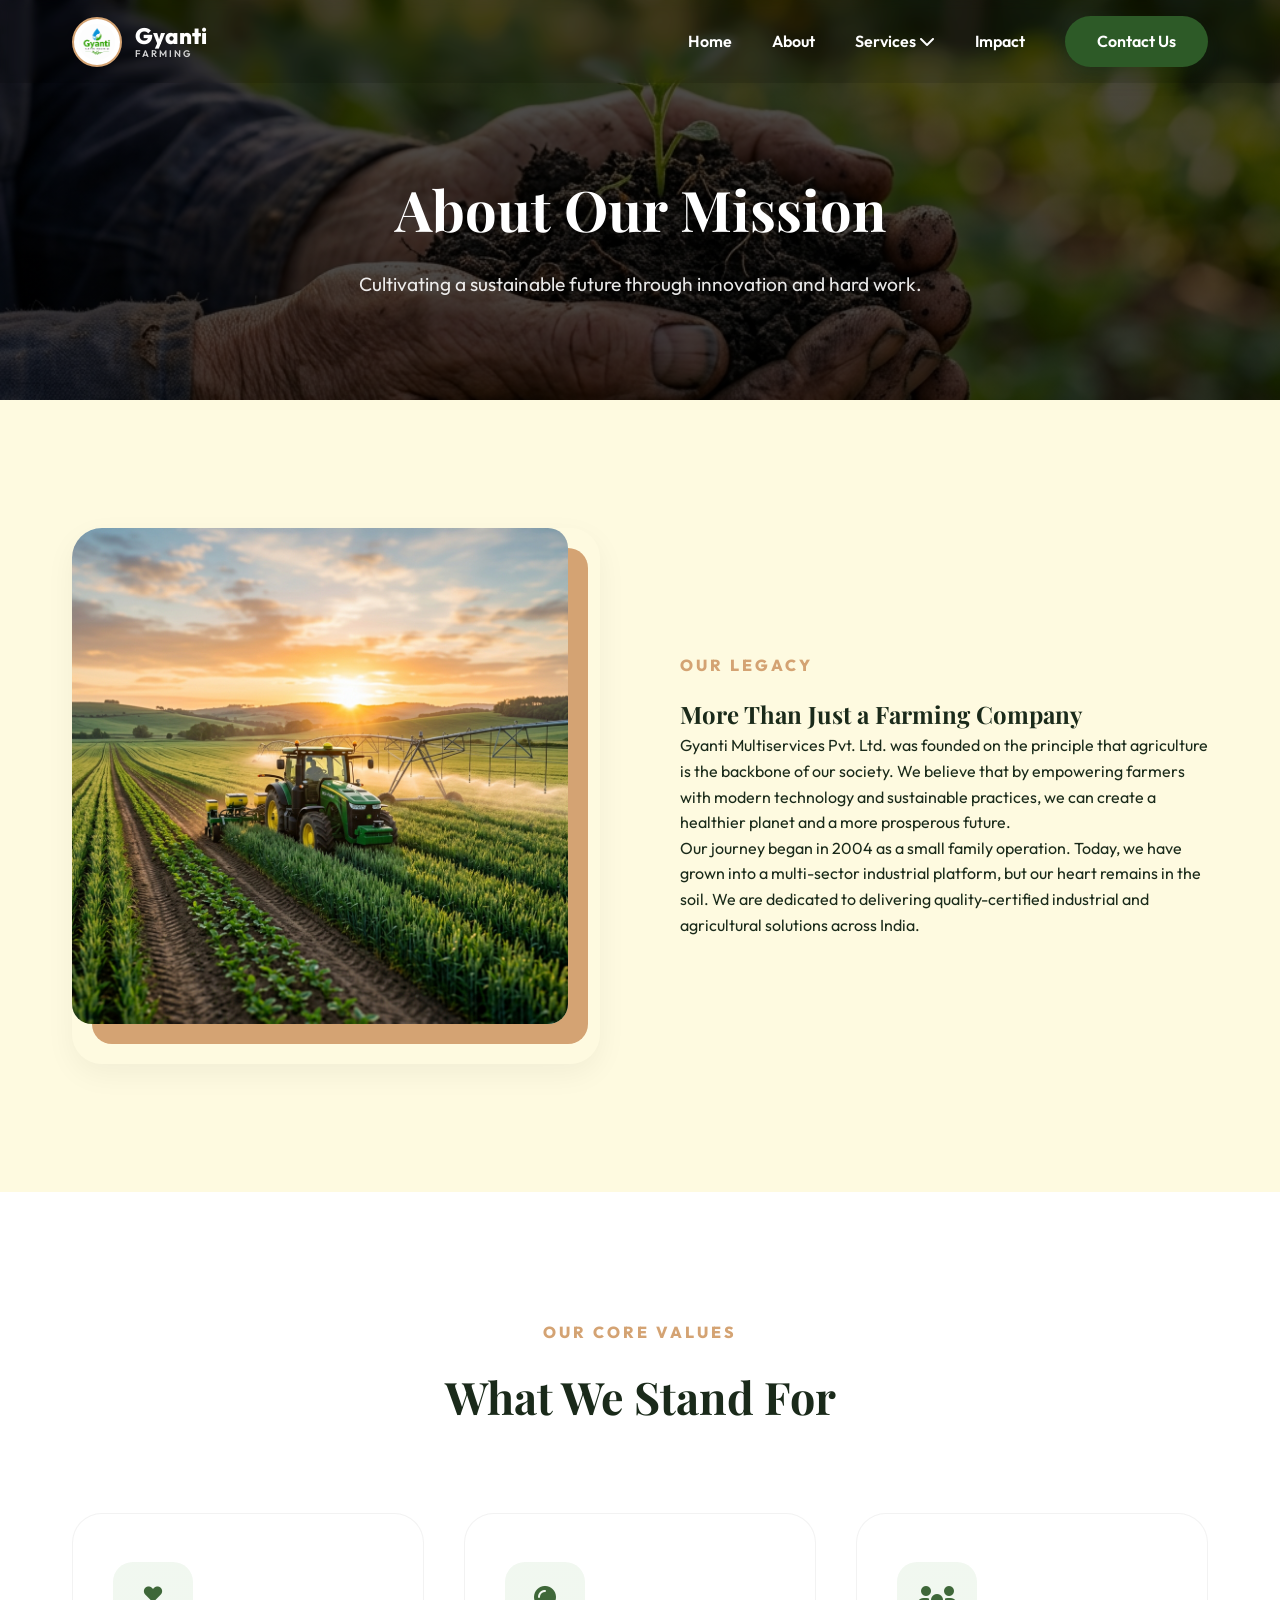
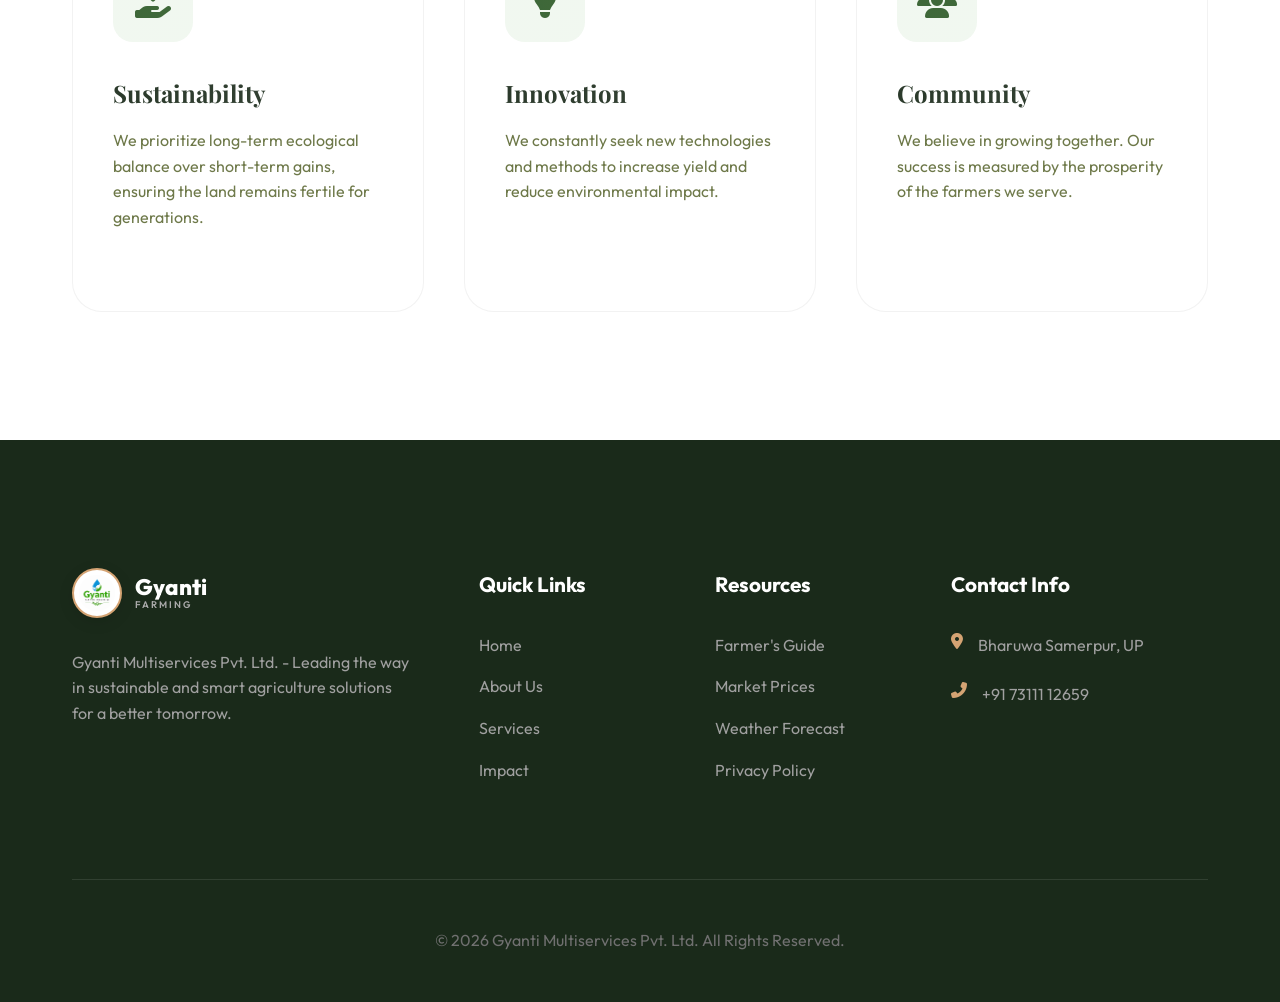
==== about.html @ 92ed8502 "u" ====
<!DOCTYPE html>
<html lang="en">

<head>
    <meta charset="UTF-8">
    <meta name="viewport" content="width=device-width, initial-scale=1.0">
    <title>About Us | Gyanti Multiservices</title>
    <link rel="preconnect" href="https://fonts.googleapis.com">
    <link rel="preconnect" href="https://fonts.gstatic.com" crossorigin>
    <link
        href="https://fonts.googleapis.com/css2?family=Outfit:wght@300;400;600;800&family=Playfair+Display:wght@700&display=swap"
        rel="stylesheet">
    <link rel="stylesheet" href="style.css">
    <link rel="stylesheet" href="https://cdnjs.cloudflare.com/ajax/libs/font-awesome/6.4.0/css/all.min.css">
</head>

<body>
    <!-- Navigation -->
    <nav id="main-nav" class="scrolled">
        <div class="container">
            <a href="index.html" class="logo">
                <img src="images/gyanti_official_logo.png" alt="Gyanti Farming" class="logo-img">
                <div class="logo-text">
                    <span class="brand-name">Gyanti</span>
                    <span class="brand-tagline">Farming</span>
                </div>
            </a>
            <ul class="nav-links">
                <li><a href="index.html#home">Home</a></li>
                <li><a href="about.html">About</a></li>
                <li class="dropdown">
                    <a href="services.html">Services <i class="fas fa-chevron-down"></i></a>
                    <ul class="dropdown-menu">
                        <li><a href="cow-farming.html">Cow Farming</a></li>
                        <li><a href="goat-farming.html">Goat Farming</a></li>
                        <li><a href="poultry-farming.html">Poultry Farming</a></li>
                        <li><a href="beekeeping.html">Beekeeping</a></li>
                        <li><a href="fish-farming.html">Fish Farming</a></li>
                    </ul>
                </li>
                <li><a href="impact.html">Impact</a></li>
                <li><a href="contact.html" class="btn-primary">Contact Us</a></li>
            </ul>
            <div class="menu-toggle">
                <i class="fas fa-bars"></i>
            </div>
        </div>
    </nav>

    <!-- Page Header -->
    <section class="page-header"
        style="background: linear-gradient(rgba(0,0,0,0.7), rgba(0,0,0,0.7)), url('images/about_farming_image_1778760561226.png') center/cover;">
        <div class="container">
            <h1>About Our Mission</h1>
            <p>Cultivating a sustainable future through innovation and hard work.</p>
        </div>
    </section>

    <!-- About Detail Section -->
    <section class="content-section">
        <div class="container">
            <div class="about-grid">
                <div class="about-image" data-reveal="left">
                    <div class="img-wrapper">
                        <img src="images/farming_hero_image_1778760478639.png" alt="Our Heritage">
                    </div>
                </div>
                <div class="about-text" data-reveal="right">
                    <span class="section-badge">Our Legacy</span>
                    <h2>More Than Just a Farming Company</h2>
                    <p>Gyanti Multiservices Pvt. Ltd. was founded on the principle that agriculture is the backbone of
                        our society. We believe that by empowering farmers with modern technology and sustainable
                        practices, we can create a healthier planet and a more prosperous future.</p>
                    <p>Our journey began in 2004 as a small family operation. Today, we have grown into a multi-sector
                        industrial platform, but our heart remains in the soil. We are dedicated to delivering
                        quality-certified industrial and agricultural solutions across India.</p>
                </div>
            </div>
        </div>
    </section>

    <!-- Values Section -->
    <section class="services" style="background: white;">
        <div class="container">
            <div class="section-header">
                <span class="section-badge">Our Core Values</span>
                <h2>What We Stand For</h2>
            </div>
            <div class="services-grid">
                <div class="service-card" data-reveal="bottom">
                    <div class="icon-box"><i class="fas fa-hand-holding-heart"></i></div>
                    <h3>Sustainability</h3>
                    <p>We prioritize long-term ecological balance over short-term gains, ensuring the land remains
                        fertile for generations.</p>
                </div>
                <div class="service-card" data-reveal="bottom" data-delay="100">
                    <div class="icon-box"><i class="fas fa-lightbulb"></i></div>
                    <h3>Innovation</h3>
                    <p>We constantly seek new technologies and methods to increase yield and reduce environmental
                        impact.</p>
                </div>
                <div class="service-card" data-reveal="bottom" data-delay="200">
                    <div class="icon-box"><i class="fas fa-users"></i></div>
                    <h3>Community</h3>
                    <p>We believe in growing together. Our success is measured by the prosperity of the farmers we
                        serve.</p>
                </div>
            </div>
        </div>
    </section>

    <!-- Footer -->
    <footer>
        <div class="container">
            <div class="footer-grid">
                <div class="footer-info">
                    <a href="index.html" class="logo" style="margin-bottom: 2rem;">
                        <img src="images/gyanti_official_logo.png" alt="Gyanti Farming" class="logo-img">
                        <div class="logo-text">
                            <span class="brand-name" style="color: white;">Gyanti</span>
                            <span class="brand-tagline" style="color: #aaa;">Farming</span>
                        </div>
                    </a>
                    <p>Gyanti Multiservices Pvt. Ltd. - Leading the way in sustainable and smart agriculture solutions
                        for a better tomorrow.</p>
                </div>
                <div class="footer-links">
                    <h4>Quick Links</h4>
                    <ul>
                        <li><a href="index.html">Home</a></li>
                        <li><a href="about.html">About Us</a></li>
                        <li><a href="services.html">Services</a></li>
                        <li><a href="impact.html">Impact</a></li>
                    </ul>
                </div>
                <div class="footer-links">
                    <h4>Resources</h4>
                    <ul>
                        <li><a href="farmers-guide.html">Farmer's Guide</a></li>
                        <li><a href="market-prices.html">Market Prices</a></li>
                        <li><a href="weather-forecast.html">Weather Forecast</a></li>
                        <li><a href="privacy-policy.html">Privacy Policy</a></li>
                    </ul>
                </div>
                <div class="footer-contact">
                    <h4>Contact Info</h4>
                    <ul>
                        <li><i class="fas fa-map-marker-alt"></i> Bharuwa Samerpur, UP</li>
                        <li><i class="fas fa-phone-alt"></i> +91 73111 12659</li>
                    </ul>
                </div>
            </div>
            <div class="footer-bottom">
                <p>&copy; 2026 Gyanti Multiservices Pvt. Ltd. All Rights Reserved.</p>
            </div>
        </div>
    </footer>

    <script src="script.js"></script>
</body>

</html>
---- style.css ----
:root {
    --primary: #2d5a27;
    --secondary: #d4a373;
    /* Wheat Gold */
    --accent: #bc6c25;
    /* Terracotta */
    --bg-light: #fefae0;
    --bg-white: #ffffff;
    --text-dark: #1a2a1a;
    --text-muted: #606c38;
    --text-light: #fefae0;
    /* Creamy White */
    --glass: rgba(255, 255, 255, 0.8);
    --glass-border: rgba(255, 255, 255, 0.3);
    --transition: all 0.4s cubic-bezier(0.4, 0, 0.2, 1);
    --shadow: 0 10px 30px rgba(0, 0, 0, 0.05);
    --container-width: 1200px;
}

.section-shape {
    position: absolute;
    bottom: 0;
    left: 0;
    width: 100%;
    overflow: hidden;
    line-height: 0;
}

.section-shape svg {
    position: relative;
    display: block;
    width: calc(100% + 1.3px);
    height: 60px;
}

.section-shape .shape-fill {
    fill: #ffffff;
}

* {
    margin: 0;
    padding: 0;
    box-sizing: border-box;
}



html {
    scroll-behavior: smooth;
}

body {
    font-family: 'Outfit', sans-serif;
    background-color: var(--bg-light);
    color: var(--text-dark);
    line-height: 1.6;
    overflow-x: hidden;
}

/* --- Custom Scrollbar --- */
::-webkit-scrollbar {
    width: 10px;
}

::-webkit-scrollbar-track {
    background: var(--bg-light);
}

::-webkit-scrollbar-thumb {
    background: var(--primary);
    border-radius: 5px;
}

::-webkit-scrollbar-thumb:hover {
    background: var(--accent);
}

/* --- Scroll Progress Bar --- */
#scroll-progress {
    position: fixed;
    top: 0;
    left: 0;
    width: 0%;
    height: 4px;
    background: linear-gradient(to right, var(--secondary), var(--accent));
    z-index: 9999;
    transition: width 0.1s ease-out;
}

h1,
h2,
h3 {
    font-family: 'Playfair Display', serif;
    font-weight: 700;
}

ul {
    list-style: none;
}

a {
    text-decoration: none;
    color: inherit;
    transition: var(--transition);
}

.container {
    max-width: var(--container-width);
    margin: 0 auto;
    padding: 0 2rem;
}

/* --- Navigation --- */
#main-nav {
    position: fixed;
    top: 0;
    left: 0;
    width: 100%;
    z-index: 1000;
    padding: 1rem 0;
    transition: var(--transition);
    background: rgba(0, 0, 0, 0.1);
    backdrop-filter: blur(5px);
}

#main-nav.scrolled {
    background: rgba(255, 255, 255, 0.95);
    backdrop-filter: blur(10px);
    padding: 0.8rem 0;
    box-shadow: 0 5px 20px rgba(0, 0, 0, 0.1);
}

#main-nav .container {
    display: flex;
    justify-content: space-between;
    align-items: center;
}

.logo {
    display: flex;
    align-items: center;
    gap: 0.8rem;
    text-decoration: none;
}

.logo-img {
    height: 50px;
    width: 50px;
    object-fit: contain;
    background: white;
    border-radius: 50%;
    padding: 5px;
    box-shadow: 0 4px 15px rgba(0,0,0,0.1);
    transition: var(--transition);
    border: 2px solid var(--secondary);
}

.logo:hover .logo-img {
    transform: scale(1.1);
    border-color: var(--primary);
}

.logo-text {
    display: flex;
    flex-direction: column;
    line-height: 1;
}

.logo-text .brand-name {
    font-size: 1.4rem;
    font-weight: 800;
    color: white;
    margin: 0;
}

.logo-text .brand-tagline {
    font-size: 0.6rem;
    font-weight: 600;
    letter-spacing: 2px;
    color: rgba(255,255,255,0.8);
    text-transform: uppercase;
    margin-top: 2px;
}

#main-nav.scrolled .logo-text .brand-name {
    color: var(--primary);
}

#main-nav.scrolled .logo-text .brand-tagline {
    color: var(--text-dark);
}

.nav-links {
    display: flex;
    align-items: center;
    gap: 2.5rem;
}

.nav-links a {
    font-weight: 600;
    color: white;
    font-size: 1rem;
    position: relative;
}

#main-nav.scrolled .nav-links a {
    color: var(--text-dark);
}

.nav-links a::after {
    content: '';
    position: absolute;
    bottom: -5px;
    left: 0;
    width: 0;
    height: 2px;
    background: var(--secondary);
    transition: var(--transition);
}

.nav-links a:hover::after {
    width: 100%;
}

.menu-toggle {
    display: none;
    font-size: 1.5rem;
    cursor: pointer;
    color: white;
}

#main-nav.scrolled .menu-toggle {
    color: var(--text-dark);
}

/* Dropdown Styles */
.dropdown {
    position: relative;
}

.dropdown-menu {
    position: absolute;
    top: 100%;
    left: 0;
    background: white;
    min-width: 200px;
    box-shadow: 0 10px 30px rgba(0, 0, 0, 0.1);
    border-radius: 10px;
    padding: 1rem 0;
    display: none;
    z-index: 1000;
    margin-top: 10px;
    border-top: 3px solid var(--secondary);
}

.dropdown:hover .dropdown-menu,
.dropdown.active .dropdown-menu {
    display: block;
    animation: fadeIn 0.3s ease;
}

.dropdown-menu li a {
    padding: 0.8rem 1.5rem;
    display: block;
    color: var(--text-dark);
    font-size: 0.9rem;
    font-weight: 500;
}

.dropdown-menu li a:hover {
    background: #f0f7ef;
    color: var(--primary);
}

.dropdown-menu li a::after {
    display: none;
}

@keyframes fadeIn {
    from {
        opacity: 0;
        transform: translateY(10px);
    }

    to {
        opacity: 1;
        transform: translateY(0);
    }
}

/* Page Header for Sub-pages */
.page-header {
    height: 40vh;
    display: flex;
    align-items: center;
    color: white;
    text-align: center;
    padding-top: 80px;
}

.page-header h1 {
    font-size: 3.5rem;
    margin-bottom: 1rem;
}

.page-header p {
    font-size: 1.2rem;
    opacity: 0.9;
}

/* Content Section */
.content-section {
    padding: 8rem 0;
}

.content-grid {
    display: grid;
    grid-template-columns: 2fr 1fr;
    gap: 4rem;
}

.main-text h2 {
    font-size: 2.5rem;
    margin-bottom: 2rem;
}

.main-text p {
    margin-bottom: 1.5rem;
    color: var(--text-muted);
    font-size: 1.1rem;
}

.check-list {
    margin: 2rem 0;
}

.check-list li {
    display: flex;
    align-items: center;
    gap: 15px;
    margin-bottom: 1rem;
    font-weight: 600;
}

.check-list i {
    color: var(--secondary);
}

.info-card {
    background: white;
    padding: 2rem;
    border-radius: 20px;
    margin-bottom: 2rem;
    box-shadow: var(--shadow);
    text-align: center;
}

.info-card i {
    font-size: 2.5rem;
    color: var(--primary);
    margin-bottom: 1.5rem;
}

.info-card h4 {
    font-size: 1.3rem;
    margin-bottom: 0.5rem;
}

@media (max-width: 768px) {
    .content-grid {
        grid-template-columns: 1fr;
    }
}

.btn-primary {
    background: var(--primary);
    color: white !important;
    padding: 0.8rem 2rem;
    border-radius: 50px;
    display: inline-block;
}

.btn-primary:hover {
    background: var(--secondary);
    transform: translateY(-3px);
    box-shadow: 0 5px 15px rgba(118, 185, 71, 0.4);
}

/* --- Live Ticker --- */
.ticker-wrap {
    width: 100%;
    background: var(--text-dark);
    color: white;
    padding: 12px 0;
    overflow: hidden;
    position: relative;
    z-index: 1001;
    border-bottom: 2px solid var(--secondary);
}

.ticker {
    display: flex;
    white-space: nowrap;
    animation: ticker 30s linear infinite;
}

.ticker-item {
    padding: 0 4rem;
    font-size: 0.9rem;
    font-weight: 600;
    letter-spacing: 1px;
}

.ticker-item .up {
    color: #2ecc71;
}

.ticker-item .down {
    color: #e74c3c;
}

@keyframes ticker {
    0% {
        transform: translateX(0);
    }

    100% {
        transform: translateX(-100%);
    }
}

/* --- Hero Section --- */
.hero {
    min-height: 100vh;
    display: flex;
    align-items: center;
    background: url('file:///C:/Users/new/.gemini/antigravity/brain/af3a04c6-f444-45d9-a9dc-b20905e22ddb/farming_hero_image_1778760478639.png') center/cover no-repeat;
    position: relative;
    color: white;
    transition: background-image 1.5s ease-in-out;
    padding: 120px 0 80px;
}

.hero-overlay {
    position: absolute;
    top: 0;
    left: 0;
    width: 100%;
    height: 100%;
    background: linear-gradient(to right, rgba(0, 0, 0, 0.7), rgba(0, 0, 0, 0.3));
}

.hero .container {
    position: relative;
    z-index: 10;
}

.hero-content {
    max-width: 700px;
}

.hero h1 {
    font-size: 3.5rem;
    line-height: 1.1;
    margin-bottom: 1.5rem;
    font-family: 'Playfair Display', serif;
}

.hero h1 span {
    color: var(--secondary);
}

.hero p {
    font-size: 1.2rem;
    margin-bottom: 2.5rem;
    max-width: 650px;
    opacity: 0.9;
}

.hero-btns {
    display: flex;
    gap: 1.5rem;
}

.btn-main {
    background: var(--secondary);
    color: white;
    padding: 1.2rem 2.5rem;
    border-radius: 50px;
    font-weight: 700;
    font-size: 1.1rem;
    box-shadow: 0 10px 20px rgba(118, 185, 71, 0.3);
}

.btn-main:hover {
    transform: translateY(-5px);
    background: var(--primary-light);
}

.btn-outline {
    border: 2px solid white;
    color: white;
    padding: 1.2rem 2.5rem;
    border-radius: 50px;
    font-weight: 700;
}

.btn-outline:hover {
    background: white;
    color: var(--primary);
}

/* --- Page Header (Subpages) --- */
.page-header {
    padding: 14rem 0 10rem;
    text-align: center;
    color: white;
    position: relative;
    display: flex;
    align-items: center;
    justify-content: center;
    min-height: 400px;
}

.page-header h1 {
    font-size: 3.5rem;
    margin-bottom: 1rem;
    font-family: 'Playfair Display', serif;
}

.page-header p {
    font-size: 1.2rem;
    opacity: 0.9;
}

/* --- Stats Section --- */
.stats {
    padding: 5rem 0;
    background: var(--bg-white);
    position: relative;
    z-index: 20;
    border-radius: 30px 30px 0 0;
    box-shadow: 0 -10px 30px rgba(0, 0, 0, 0.05);
}

.stats-grid {
    display: grid;
    grid-template-columns: repeat(4, 1fr);
    gap: 2rem;
    text-align: center;
}

.stat-item h2 {
    font-size: 3rem;
    color: var(--primary);
    margin-bottom: 0.5rem;
}

.stat-item p {
    font-weight: 600;
    color: var(--text-muted);
    text-transform: uppercase;
    font-size: 0.9rem;
    letter-spacing: 1px;
}

/* --- About Section --- */
.about {
    padding: 10rem 0;
}

.about-grid {
    display: grid;
    grid-template-columns: 1fr 1fr;
    gap: 5rem;
    align-items: center;
}

.img-wrapper {
    position: relative;
    padding-right: 2rem;
    padding-bottom: 2rem;
}

.img-wrapper img {
    width: 100%;
    border-radius: 20px;
    box-shadow: 20px 20px 0 var(--secondary);
}

.experience-badge {
    position: absolute;
    bottom: 0;
    right: 0;
    background: var(--primary);
    color: white;
    padding: 2rem;
    border-radius: 20px;
    text-align: center;
    box-shadow: 10px 10px 30px rgba(0, 0, 0, 0.1);
}

.experience-badge h3 {
    font-size: 2.5rem;
    line-height: 1;
}

.section-badge {
    color: var(--secondary);
    font-weight: 800;
    text-transform: uppercase;
    letter-spacing: 3px;
    display: block;
    margin-bottom: 1rem;
}

.about h2 {
    font-size: 2.8rem;
    margin-bottom: 1.5rem;
    line-height: 1.2;
}

.features-list {
    margin: 2.5rem 0;
}

.features-list li {
    display: flex;
    align-items: center;
    gap: 1rem;
    margin-bottom: 1rem;
    font-weight: 600;
}

.features-list i {
    color: var(--secondary);
    font-size: 1.2rem;
}

.btn-text {
    font-weight: 800;
    color: var(--primary);
    display: flex;
    align-items: center;
    gap: 10px;
}

.btn-text:hover i {
    transform: translateX(10px);
}

/* --- Services Section --- */
.services {
    padding: 8rem 0;
    background: #f0f7ef;
}

.section-header {
    text-align: center;
    max-width: 700px;
    margin: 0 auto 5rem;
}

.section-header h2 {
    font-size: 2.8rem;
}

.services-grid {
    display: grid;
    grid-template-columns: repeat(auto-fit, minmax(280px, 1fr));
    gap: 2.5rem;
}

.service-card {
    background: white;
    padding: 3rem 2.5rem;
    border-radius: 30px;
    transition: var(--transition);
    border: 1px solid rgba(0, 0, 0, 0.05);
}

.service-card:hover {
    transform: translateY(-15px);
    box-shadow: 0 20px 40px rgba(0, 0, 0, 0.08);
    border-color: var(--secondary);
}

.icon-box {
    width: 80px;
    height: 80px;
    background: #f0f7ef;
    border-radius: 20px;
    display: flex;
    align-items: center;
    justify-content: center;
    margin-bottom: 2rem;
    font-size: 2rem;
    color: var(--primary);
    transition: var(--transition);
}

.service-card:hover .icon-box {
    background: var(--primary);
    color: white;
}

.service-card h3 {
    font-size: 1.5rem;
    margin-bottom: 1rem;
}

.service-card p {
    color: var(--text-muted);
    margin-bottom: 2rem;
}

.btn-link {
    font-weight: 700;
    color: var(--secondary);
    display: flex;
    align-items: center;
    gap: 8px;
}

/* --- CTA Section --- */
.cta {
    padding: 8rem 0 16rem;
    background: linear-gradient(rgba(45, 90, 39, 0.9), rgba(45, 90, 39, 0.9)), url('file:///C:/Users/new/.gemini/antigravity/brain/af3a04c6-f444-45d9-a9dc-b20905e22ddb/cta_farming_image_1778760579493.png') center/cover;
    color: white;
    text-align: center;
}

.cta-content h2 {
    font-size: 4rem;
    margin-bottom: 1.5rem;
}

.cta-content p {
    font-size: 1.3rem;
    margin-bottom: 3rem;
    opacity: 0.9;
}

.cta-btns {
    display: flex;
    justify-content: center;
    gap: 2rem;
}

.btn-whatsapp {
    background: #25D366;
    color: white;
    padding: 1.2rem 2.5rem;
    border-radius: 50px;
    font-weight: 700;
    display: flex;
    align-items: center;
    gap: 10px;
}

.btn-whatsapp:hover {
    transform: translateY(-5px);
    background: #1eb956;
}

/* --- Footer --- */
footer {
    background: var(--text-dark);
    color: white;
    padding: 8rem 0 3rem;
}

.footer-grid {
    display: grid;
    grid-template-columns: 2fr 1fr 1fr 1.5fr;
    gap: 4rem;
    margin-bottom: 5rem;
}

.footer-info .logo {
    color: white;
    margin-bottom: 1.5rem;
}

.footer-info p {
    color: #a0a0a0;
    margin-bottom: 2rem;
}

.social-links {
    display: flex;
    gap: 1rem;
}

.social-links a {
    width: 45px;
    height: 45px;
    background: rgba(255, 255, 255, 0.1);
    display: flex;
    align-items: center;
    justify-content: center;
    border-radius: 50%;
}

.social-links a:hover {
    background: var(--secondary);
    transform: scale(1.1);
}

.footer-links h4,
.footer-contact h4 {
    font-size: 1.3rem;
    margin-bottom: 2rem;
    position: relative;
    font-family: 'Outfit', sans-serif;
}

.footer-links ul li {
    margin-bottom: 1rem;
}

.footer-links ul li a {
    color: #a0a0a0;
}

.footer-links ul li a:hover {
    color: var(--secondary);
    padding-left: 5px;
}

.footer-contact ul li {
    display: flex;
    gap: 15px;
    margin-bottom: 1.5rem;
    color: #a0a0a0;
}

.footer-contact i {
    color: var(--secondary);
}

.footer-bottom {
    padding-top: 3rem;
    border-top: 1px solid rgba(255, 255, 255, 0.1);
    text-align: center;
    color: #707070;
}

.footer-bottom i {
    color: #e74c3c;
}

/* Service Detail Extras */
.product-item {
    margin-bottom: 2rem;
    padding-left: 1rem;
    border-left: 3px solid var(--secondary);
}

.product-item h4 {
    font-size: 1.2rem;
    margin-bottom: 0.5rem;
    display: flex;
    align-items: center;
    gap: 10px;
    color: var(--primary);
}

.product-item p {
    color: var(--text-muted);
    font-size: 0.95rem;
}

.step-num {
    display: inline-block;
    width: 50px;
    height: 50px;
    background: var(--secondary);
    color: white;
    border-radius: 50%;
    display: flex;
    align-items: center;
    justify-content: center;
    font-weight: 800;
    margin-bottom: 1.5rem;
    font-size: 1.2rem;
}

/* --- Animations --- */
[data-reveal] {
    opacity: 0;
    transition: 1s cubic-bezier(0.4, 0, 0.2, 1);
}

[data-reveal="left"] {
    transform: translateX(-50px);
}

[data-reveal="right"] {
    transform: translateX(50px);
}

[data-reveal="bottom"] {
    transform: translateY(50px);
}

.revealed {
    opacity: 1;
    transform: translate(0, 0) !important;
}

/* --- Premium Animations & Effects --- */
.service-card {
    position: relative;
    overflow: hidden;
}

.service-card::after {
    content: '';
    position: absolute;
    top: -50%;
    left: -50%;
    width: 200%;
    height: 200%;
    background: linear-gradient(45deg, transparent, rgba(255, 255, 255, 0.1), transparent);
    transform: rotate(45deg);
    transition: 0.5s;
    pointer-events: none;
}

.service-card:hover::after {
    left: 100%;
    top: 100%;
}

.icon-box i {
    animation: float 3s ease-in-out infinite;
}

@keyframes float {

    0%,
    100% {
        transform: translateY(0);
    }

    50% {
        transform: translateY(-10px);
    }
}

.btn-primary,
.btn-main {
    box-shadow: 0 10px 20px rgba(45, 90, 39, 0.2);
    animation: pulse 2s infinite;
}

@keyframes pulse {
    0% {
        box-shadow: 0 0 0 0 rgba(45, 90, 39, 0.4);
    }

    70% {
        box-shadow: 0 0 0 15px rgba(45, 90, 39, 0);
    }

    100% {
        box-shadow: 0 0 0 0 rgba(45, 90, 39, 0);
    }
}

.nav-links a::after {
    content: '';
    position: absolute;
    bottom: -5px;
    left: 0;
    width: 0;
    height: 2px;
    background: var(--secondary);
    transition: 0.3s;
}

.nav-links a:hover::after {
    width: 100%;
}

.img-wrapper {
    overflow: hidden;
    border-radius: 30px;
    box-shadow: var(--shadow);
}

.img-wrapper img {
    transition: 1s cubic-bezier(0.4, 0, 0.2, 1);
}

.img-wrapper:hover img {
    transform: scale(1.1);
}

/* --- Floating WhatsApp --- */
.fab-whatsapp {
    position: fixed;
    bottom: 30px;
    right: 30px;
    width: 60px;
    height: 60px;
    background: #25d366;
    color: white;
    border-radius: 50%;
    display: flex;
    align-items: center;
    justify-content: center;
    font-size: 30px;
    box-shadow: 0 10px 25px rgba(37, 211, 102, 0.3);
    z-index: 1000;
    transition: var(--transition);
}

.fab-whatsapp:hover {
    transform: scale(1.1) rotate(15deg);
}

/* --- Overlapping Layouts --- */
.overlap-grid {
    display: grid;
    grid-template-columns: 1fr 1fr;
    align-items: center;
    gap: 0;
    position: relative;
}

.overlap-text {
    background: var(--white);
    padding: 5rem;
    border-radius: 40px;
    box-shadow: var(--shadow);
    z-index: 2;
    margin-right: -100px;
}

.overlap-image {
    z-index: 1;
}

@media (max-width: 1024px) {
    .overlap-grid {
        grid-template-columns: 1fr;
    }

    .overlap-text {
        margin-right: 0;
        margin-top: -50px;
        padding: 3rem;
    }
}

/* Responsive */
@media (max-width: 1024px) {
    .hero h1 {
        font-size: 2.8rem;
    }

    .about-grid {
        gap: 3rem;
    }

    .footer-grid {
        grid-template-columns: 1fr 1fr;
    }
}

@media (max-width: 768px) {
    .menu-toggle {
        display: block;
    }

    .nav-links {
        position: fixed;
        top: 0;
        right: -100%;
        width: 80%;
        height: 100vh;
        background: white;
        flex-direction: column;
        justify-content: center;
        align-items: center;
        gap: 2rem;
        transition: 0.5s ease;
        box-shadow: -10px 0 30px rgba(0, 0, 0, 0.1);
        z-index: 2000;
        display: flex;
    }

    .nav-links.active {
        right: 0;
    }

    .nav-links a {
        color: var(--text-dark);
        font-size: 1.2rem;
    }

    .hero h1 {
        font-size: 2.5rem;
    }

    .about-grid {
        grid-template-columns: 1fr;
    }

    .stats-grid {
        grid-template-columns: 1fr 1fr;
    }

    .hero-btns {
        flex-direction: column;
    }

    .cta-content h2 {
        font-size: 2.5rem;
    }

    .cta-btns {
        flex-direction: column;
        align-items: center;
    }
}

@media (max-width: 480px) {
    .hero h1 {
        font-size: 2rem;
    }

    .hero p {
        font-size: 1rem;
    }

    .section-header h2 {
        font-size: 1.8rem;
    }

    .cta-content h2 {
        font-size: 1.8rem;
    }

    .stats-grid {
        grid-template-columns: 1fr;
    }

    .footer-grid {
        grid-template-columns: 1fr;
        text-align: center;
    }

    .logo {
        justify-content: center;
    }

    .social-links {
        justify-content: center;
    }

    .cta {
        background-attachment: scroll;
        padding: 6rem 0;
    }

    /* Fix for mobile background clipping and size */
    .page-header {
        padding: 8rem 0 5rem;
        min-height: 300px;
    }

    .page-header h1 {
        font-size: 2.2rem;
    }
}
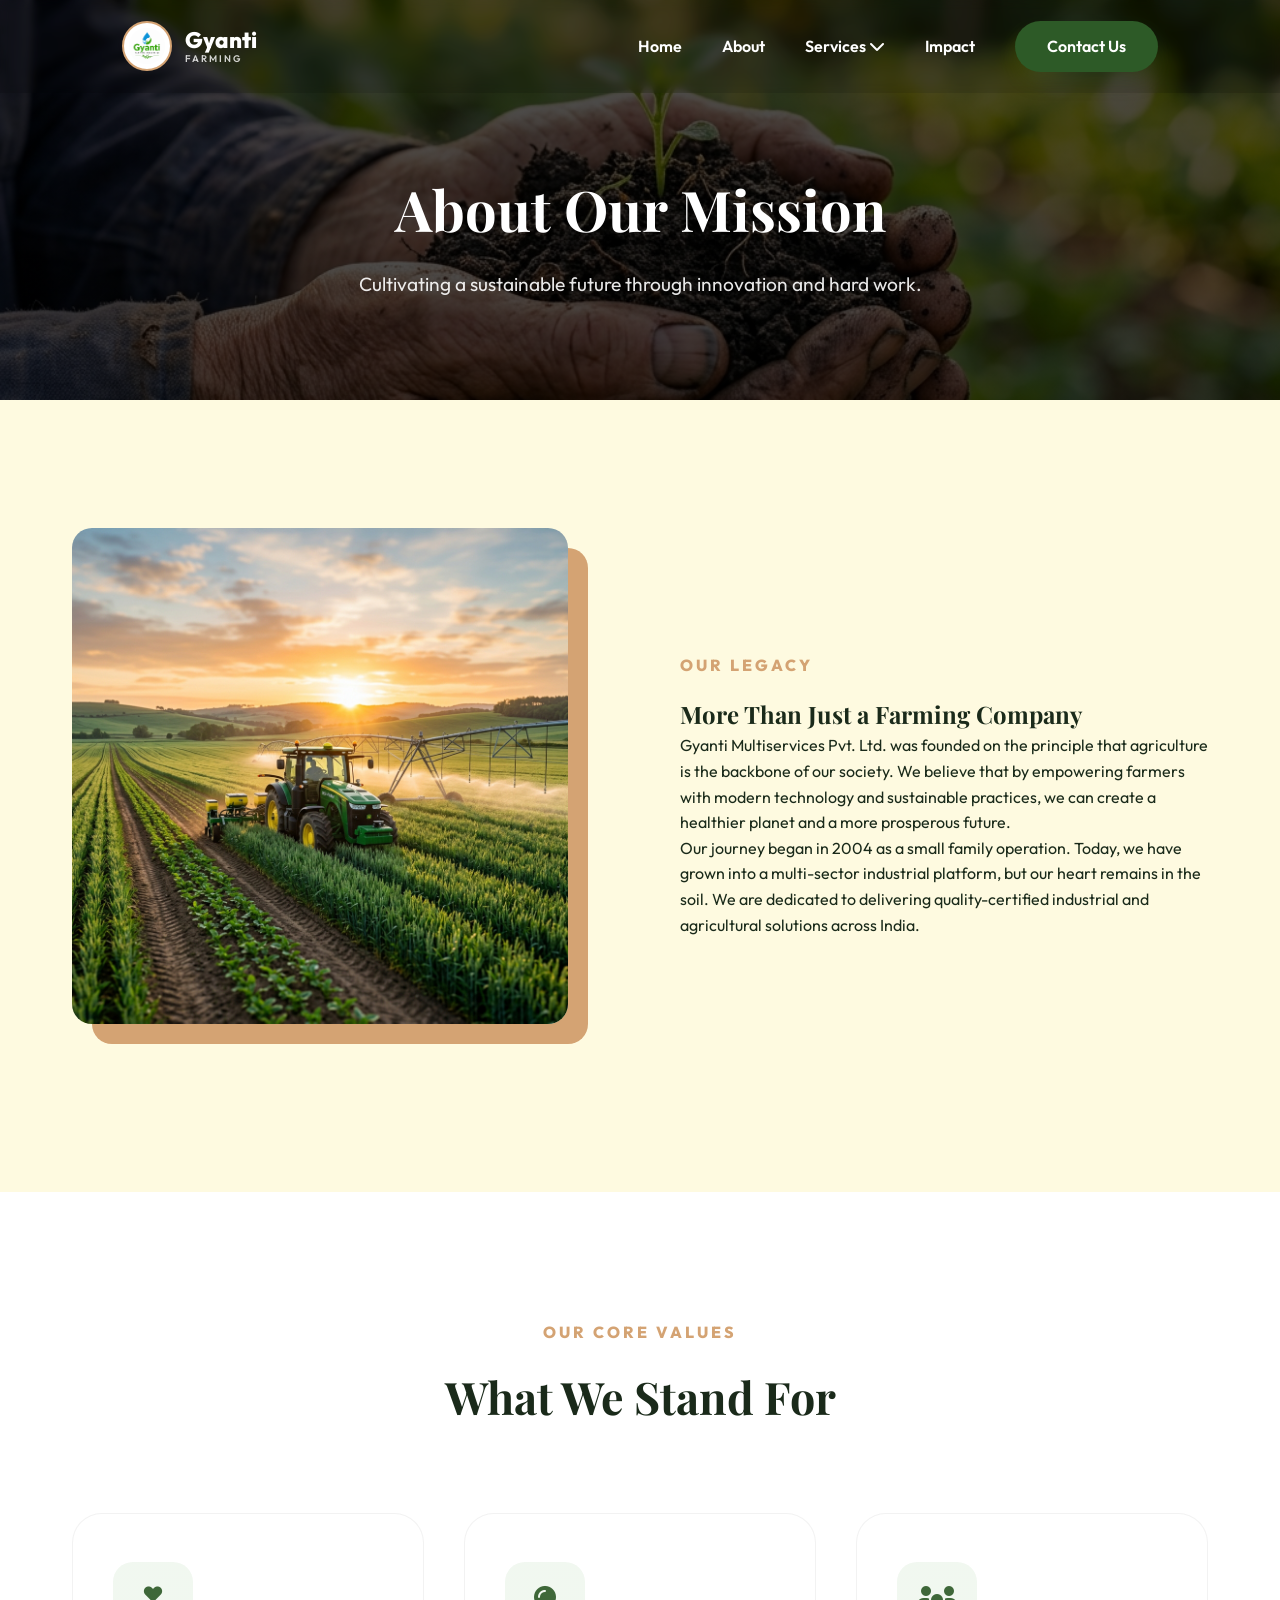
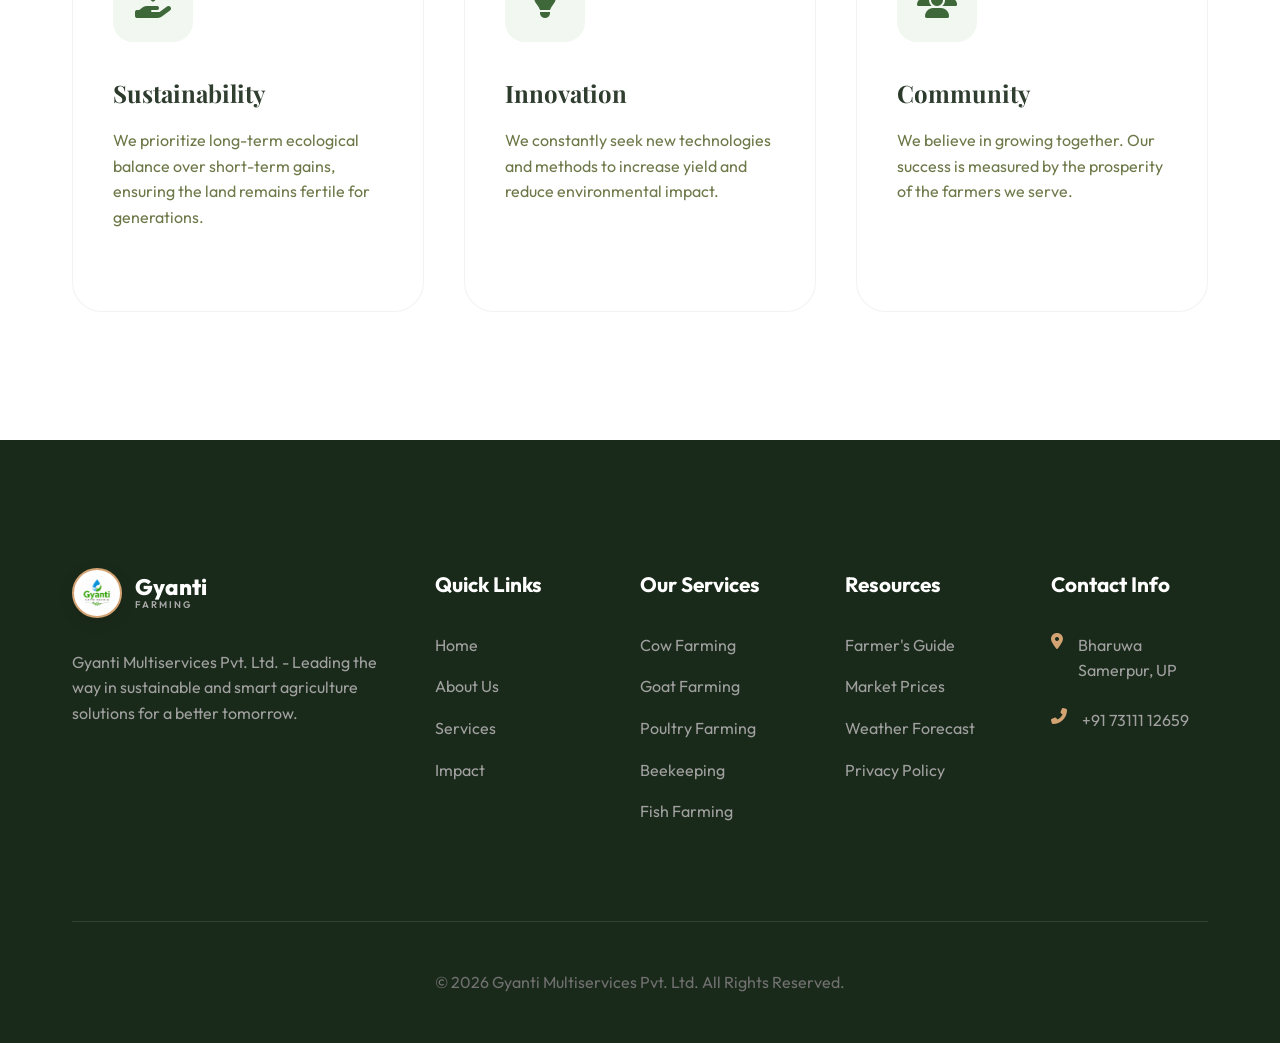
==== commit a16b6d66: "up" ====
--- a/about.html
+++ b/about.html
@@ -134,6 +134,16 @@
                     </ul>
                 </div>
                 <div class="footer-links">
+                    <h4>Our Services</h4>
+                    <ul>
+                        <li><a href="cow-farming.html">Cow Farming</a></li>
+                        <li><a href="goat-farming.html">Goat Farming</a></li>
+                        <li><a href="poultry-farming.html">Poultry Farming</a></li>
+                        <li><a href="beekeeping.html">Beekeeping</a></li>
+                        <li><a href="fish-farming.html">Fish Farming</a></li>
+                    </ul>
+                </div>
+                <div class="footer-links">
                     <h4>Resources</h4>
                     <ul>
                         <li><a href="farmers-guide.html">Farmer's Guide</a></li>
--- a/style.css
+++ b/style.css
@@ -45,7 +45,9 @@
 
 
 
-html {
+html, body {
+    overflow-x: hidden;
+    width: 100%;
     scroll-behavior: smooth;
 }
 
@@ -54,7 +56,6 @@
     background-color: var(--bg-light);
     color: var(--text-dark);
     line-height: 1.6;
-    overflow-x: hidden;
 }
 
 /* --- Custom Scrollbar --- */
@@ -108,6 +109,13 @@
     max-width: var(--container-width);
     margin: 0 auto;
     padding: 0 2rem;
+    width: 100%;
+}
+
+@media (max-width: 768px) {
+    .container {
+        padding: 0 1rem;
+    }
 }
 
 /* --- Navigation --- */
@@ -134,6 +142,14 @@
     display: flex;
     justify-content: space-between;
     align-items: center;
+    padding: 0.3rem 2rem;
+    max-width: 1100px;
+}
+
+@media (max-width: 768px) {
+    #main-nav .container {
+        padding: 0 1rem;
+    }
 }
 
 .logo {
@@ -431,14 +447,23 @@
 
 /* --- Hero Section --- */
 .hero {
-    min-height: 100vh;
-    display: flex;
-    align-items: center;
-    background: url('file:///C:/Users/new/.gemini/antigravity/brain/af3a04c6-f444-45d9-a9dc-b20905e22ddb/farming_hero_image_1778760478639.png') center/cover no-repeat;
+    height: 100vh;
+    min-height: 600px;
     position: relative;
-    color: white;
-    transition: background-image 1.5s ease-in-out;
-    padding: 120px 0 80px;
+    display: flex;
+    align-items: center;
+    justify-content: center;
+    text-align: center;
+    color: white;
+    background: url('images/farming_hero_image_1778760478639.png') center/cover no-repeat;
+    transition: background-image 1s ease-in-out;
+}
+
+@media (max-width: 768px) {
+    .hero {
+        height: auto;
+        padding: 12rem 0 8rem;
+    }
 }
 
 .hero-overlay {
@@ -576,6 +601,20 @@
     align-items: center;
 }
 
+.content-grid {
+    display: grid;
+    grid-template-columns: 1.5fr 1fr;
+    gap: 4rem;
+    align-items: start;
+}
+
+@media (max-width: 1024px) {
+    .about-grid, .content-grid {
+        grid-template-columns: 1fr;
+        gap: 3rem;
+    }
+}
+
 .img-wrapper {
     position: relative;
     padding-right: 2rem;
@@ -772,8 +811,8 @@
 
 .footer-grid {
     display: grid;
-    grid-template-columns: 2fr 1fr 1fr 1.5fr;
-    gap: 4rem;
+    grid-template-columns: 2fr repeat(4, 1fr);
+    gap: 3rem;
     margin-bottom: 5rem;
 }
 
@@ -984,19 +1023,55 @@
     width: 100%;
 }
 
-.img-wrapper {
+.about-grid.reverse {
+    direction: ltr;
+}
+
+.about-grid.reverse .about-image {
+    order: -1;
+}
+
+@media (max-width: 1024px) {
+    .about-grid.reverse .about-image {
+        order: 0;
+    }
+}
+
+.dashboard-section {
+    background: #fff;
+    border-bottom: 5px solid var(--secondary);
+}
+
+.dashboard-grid {
+    grid-template-columns: repeat(auto-fit, minmax(280px, 1fr));
+    gap: 2rem;
+}
+
+.dash-card {
+    padding: 2.5rem !important;
+    border-left: 5px solid var(--primary);
+    background: #f8fcf8;
+}
+
+.dash-card.secondary {
+    border-left-color: var(--secondary);
+    background: #fdfaf5;
+}
+
+.dash-card.accent {
+    border-left-color: var(--accent);
+    background: #fcf8f5;
+}
+
+.blob-shape {
+    border-radius: 50% 50% 30% 70% / 30% 70% 30% 70%;
     overflow: hidden;
-    border-radius: 30px;
     box-shadow: var(--shadow);
 }
 
-.img-wrapper img {
-    transition: 1s cubic-bezier(0.4, 0, 0.2, 1);
-}
-
-.img-wrapper:hover img {
-    transform: scale(1.1);
-}
+.bg-light { background: var(--bg-light); }
+.align-left { text-align: left !important; }
+.section-badge.white { background: var(--primary); color: white; }
 
 /* --- Floating WhatsApp --- */
 .fab-whatsapp {
@@ -1055,7 +1130,6 @@
     }
 }
 
-/* Responsive */
 @media (max-width: 1024px) {
     .hero h1 {
         font-size: 2.8rem;
@@ -1071,34 +1145,141 @@
 }
 
 @media (max-width: 768px) {
+    #main-nav {
+        padding: 0.5rem 0;
+        background: rgba(255, 255, 255, 0.98);
+        box-shadow: 0 5px 20px rgba(0, 0, 0, 0.1);
+        width: 100%;
+        left: 0;
+    }
+
+    #main-nav .container {
+        padding: 0 1rem !important;
+        width: 100%;
+    }
+
+    .logo-img {
+        height: 35px;
+        width: 35px;
+    }
+
+    .logo-text .brand-name {
+        font-size: 1rem;
+    }
+
+    .logo-text .brand-tagline {
+        font-size: 0.45rem;
+    }
+
+    .nav-links a {
+        color: var(--text-dark) !important;
+    }
+
+    .logo-text .brand-name {
+        color: var(--primary) !important;
+    }
+
+    .logo-text .brand-tagline {
+        color: var(--text-dark) !important;
+    }
+
     .menu-toggle {
         display: block;
+        color: var(--primary) !important;
+        font-size: 1.8rem;
+        margin-left: auto;
+        z-index: 2100;
+        position: relative;
+        transition: 0.3s ease;
+    }
+
+    .nav-links.active ~ .menu-toggle {
+        color: var(--text-dark) !important;
     }
 
     .nav-links {
         position: fixed;
         top: 0;
         right: -100%;
-        width: 80%;
+        width: 100%;
         height: 100vh;
-        background: white;
+        background: rgba(255, 255, 255, 0.98);
+        backdrop-filter: blur(20px);
         flex-direction: column;
         justify-content: center;
         align-items: center;
         gap: 2rem;
-        transition: 0.5s ease;
-        box-shadow: -10px 0 30px rgba(0, 0, 0, 0.1);
+        transition: 0.6s cubic-bezier(0.68, -0.55, 0.27, 1.55);
         z-index: 2000;
         display: flex;
+        padding: 4rem 2rem;
+        overflow-y: auto;
     }
 
     .nav-links.active {
         right: 0;
     }
 
+    .nav-links li {
+        width: 100%;
+        text-align: center;
+        opacity: 0;
+        transform: translateY(30px);
+        transition: 0.5s ease;
+    }
+
+    .nav-links.active li {
+        opacity: 1;
+        transform: translateY(0);
+    }
+
+    /* Staggered animation for nav links */
+    .nav-links.active li:nth-child(1) { transition-delay: 0.1s; }
+    .nav-links.active li:nth-child(2) { transition-delay: 0.2s; }
+    .nav-links.active li:nth-child(3) { transition-delay: 0.3s; }
+    .nav-links.active li:nth-child(4) { transition-delay: 0.4s; }
+    .nav-links.active li:nth-child(5) { transition-delay: 0.5s; }
+
+    .dropdown-menu {
+        position: static;
+        box-shadow: none;
+        border: none;
+        background: rgba(0, 0, 0, 0.03);
+        margin-top: 10px;
+        width: 100%;
+        display: none;
+        border-radius: 15px;
+        padding: 0.5rem 0;
+    }
+
+    .dropdown.active .dropdown-menu {
+        display: block;
+        animation: slideDown 0.3s ease;
+    }
+
+    .dropdown-menu li a {
+        padding: 0.8rem 1rem !important;
+        font-size: 1rem !important;
+        color: var(--primary) !important;
+    }
+
     .nav-links a {
-        color: var(--text-dark);
-        font-size: 1.2rem;
+        font-size: 1.5rem !important;
+        font-weight: 700 !important;
+        letter-spacing: 1px;
+    }
+
+    .nav-links .btn-primary {
+        margin-top: 1rem;
+        font-size: 1.2rem !important;
+        padding: 1rem 3rem !important;
+        display: inline-block;
+        width: auto;
+    }
+
+    @keyframes slideDown {
+        from { opacity: 0; transform: translateY(-10px); }
+        to { opacity: 1; transform: translateY(0); }
     }
 
     .hero h1 {
@@ -1115,6 +1296,12 @@
 
     .hero-btns {
         flex-direction: column;
+        width: 100%;
+    }
+
+    .btn-main, .btn-outline {
+        width: 100%;
+        text-align: center;
     }
 
     .cta-content h2 {
@@ -1124,10 +1311,24 @@
     .cta-btns {
         flex-direction: column;
         align-items: center;
+        gap: 1rem;
     }
 }
 
 @media (max-width: 480px) {
+    .logo-img {
+        height: 40px;
+        width: 40px;
+    }
+
+    .logo-text .brand-name {
+        font-size: 1.1rem;
+    }
+
+    .logo-text .brand-tagline {
+        font-size: 0.5rem;
+    }
+
     .hero h1 {
         font-size: 2rem;
     }
@@ -1153,7 +1354,7 @@
         text-align: center;
     }
 
-    .logo {
+    .footer-info .logo {
         justify-content: center;
     }
 
@@ -1166,7 +1367,6 @@
         padding: 6rem 0;
     }
 
-    /* Fix for mobile background clipping and size */
     .page-header {
         padding: 8rem 0 5rem;
         min-height: 300px;
@@ -1175,4 +1375,187 @@
     .page-header h1 {
         font-size: 2.2rem;
     }
+}
+
+/* --- Contact Section --- */
+.contact-section {
+    padding: 10rem 0;
+    background: #fdfdfd;
+}
+
+.contact-grid {
+    display: grid;
+    grid-template-columns: 1fr 1fr;
+    gap: 5rem;
+    align-items: start;
+}
+
+.contact-form-box {
+    background: white;
+    padding: 4rem;
+    border-radius: 40px;
+    box-shadow: var(--shadow);
+}
+
+.form-row-2 {
+    display: grid;
+    grid-template-columns: 1fr 1fr;
+    gap: 2rem;
+    margin-bottom: 2rem;
+}
+
+.form-control {
+    width: 100%;
+    padding: 1.2rem;
+    border: 1px solid #eee;
+    border-radius: 15px;
+    margin-bottom: 2rem;
+    outline: none;
+    font-family: inherit;
+    transition: var(--transition);
+}
+
+.form-control:focus {
+    border-color: var(--primary);
+    box-shadow: 0 0 0 4px rgba(45, 90, 39, 0.05);
+}
+
+.contact-info-card {
+    display: flex;
+    align-items: center;
+    gap: 2rem;
+    padding: 3rem;
+    margin-bottom: 2rem;
+    border-radius: 30px;
+    background: white;
+    box-shadow: var(--shadow);
+    transition: var(--transition);
+}
+
+.contact-info-card:hover {
+    transform: translateY(-5px);
+}
+
+.contact-info-card i {
+    font-size: 2rem;
+    color: var(--primary);
+}
+
+.contact-info-card:nth-child(2) i { color: var(--secondary); }
+.contact-info-card:nth-child(3) i { color: var(--accent); }
+
+.contact-info-card h4 {
+    margin: 0;
+    color: var(--text-dark);
+}
+
+.contact-info-card p {
+    margin: 0;
+    color: var(--text-muted);
+}
+
+@media (max-width: 1024px) {
+    .contact-grid {
+        grid-template-columns: 1fr;
+        gap: 3rem;
+    }
+}
+
+@media (max-width: 768px) {
+    .contact-section {
+        padding: 6rem 0;
+    }
+
+    .contact-form-box {
+        padding: 2.5rem 1.5rem;
+    }
+
+    .form-row-2 {
+        grid-template-columns: 1fr;
+        gap: 0;
+    }
+
+    .contact-info-card {
+        padding: 2rem;
+        gap: 1.5rem;
+    }
+
+    .contact-info-card i {
+        font-size: 1.5rem;
+    }
+}
+
+/* --- Impact Section Styles --- */
+.footprint-section {
+    background: var(--text-dark);
+    color: white;
+}
+
+.text-white { color: white !important; }
+.section-badge.secondary { border-color: var(--secondary); color: var(--secondary); }
+
+.impact-stats {
+    grid-template-columns: repeat(auto-fit, minmax(250px, 1fr));
+    margin-top: 4rem;
+}
+
+.stat-card {
+    background: rgba(255,255,255,0.05);
+    border: 1px solid rgba(255,255,255,0.1);
+    padding: 3rem;
+    border-radius: 40px;
+    text-align: center;
+    transition: var(--transition);
+}
+
+.stat-card:hover {
+    background: rgba(255,255,255,0.08);
+    transform: translateY(-10px);
+}
+
+.stat-card .counter {
+    font-size: 3.5rem;
+    color: var(--secondary);
+    font-weight: 800;
+}
+
+.stat-card p {
+    color: #aaa;
+    font-weight: 600;
+    margin-top: 1rem;
+}
+
+.impact-grid {
+    gap: 4rem;
+}
+
+.impact-card {
+    padding: 4rem !important;
+    transition: var(--transition);
+}
+
+.impact-card.left { border-radius: 0 50px 0 50px; }
+.impact-card.right { border-radius: 50px 0 50px 0; }
+
+.impact-card:hover {
+    box-shadow: 0 20px 40px rgba(0,0,0,0.1);
+}
+
+@media (max-width: 768px) {
+    .impact-stats {
+        grid-template-columns: 1fr;
+    }
+    
+    .stat-card {
+        padding: 2rem;
+    }
+    
+    .stat-card .counter {
+        font-size: 2.8rem;
+    }
+    
+    .impact-card {
+        padding: 2.5rem !important;
+        border-radius: 30px !important;
+    }
 }
